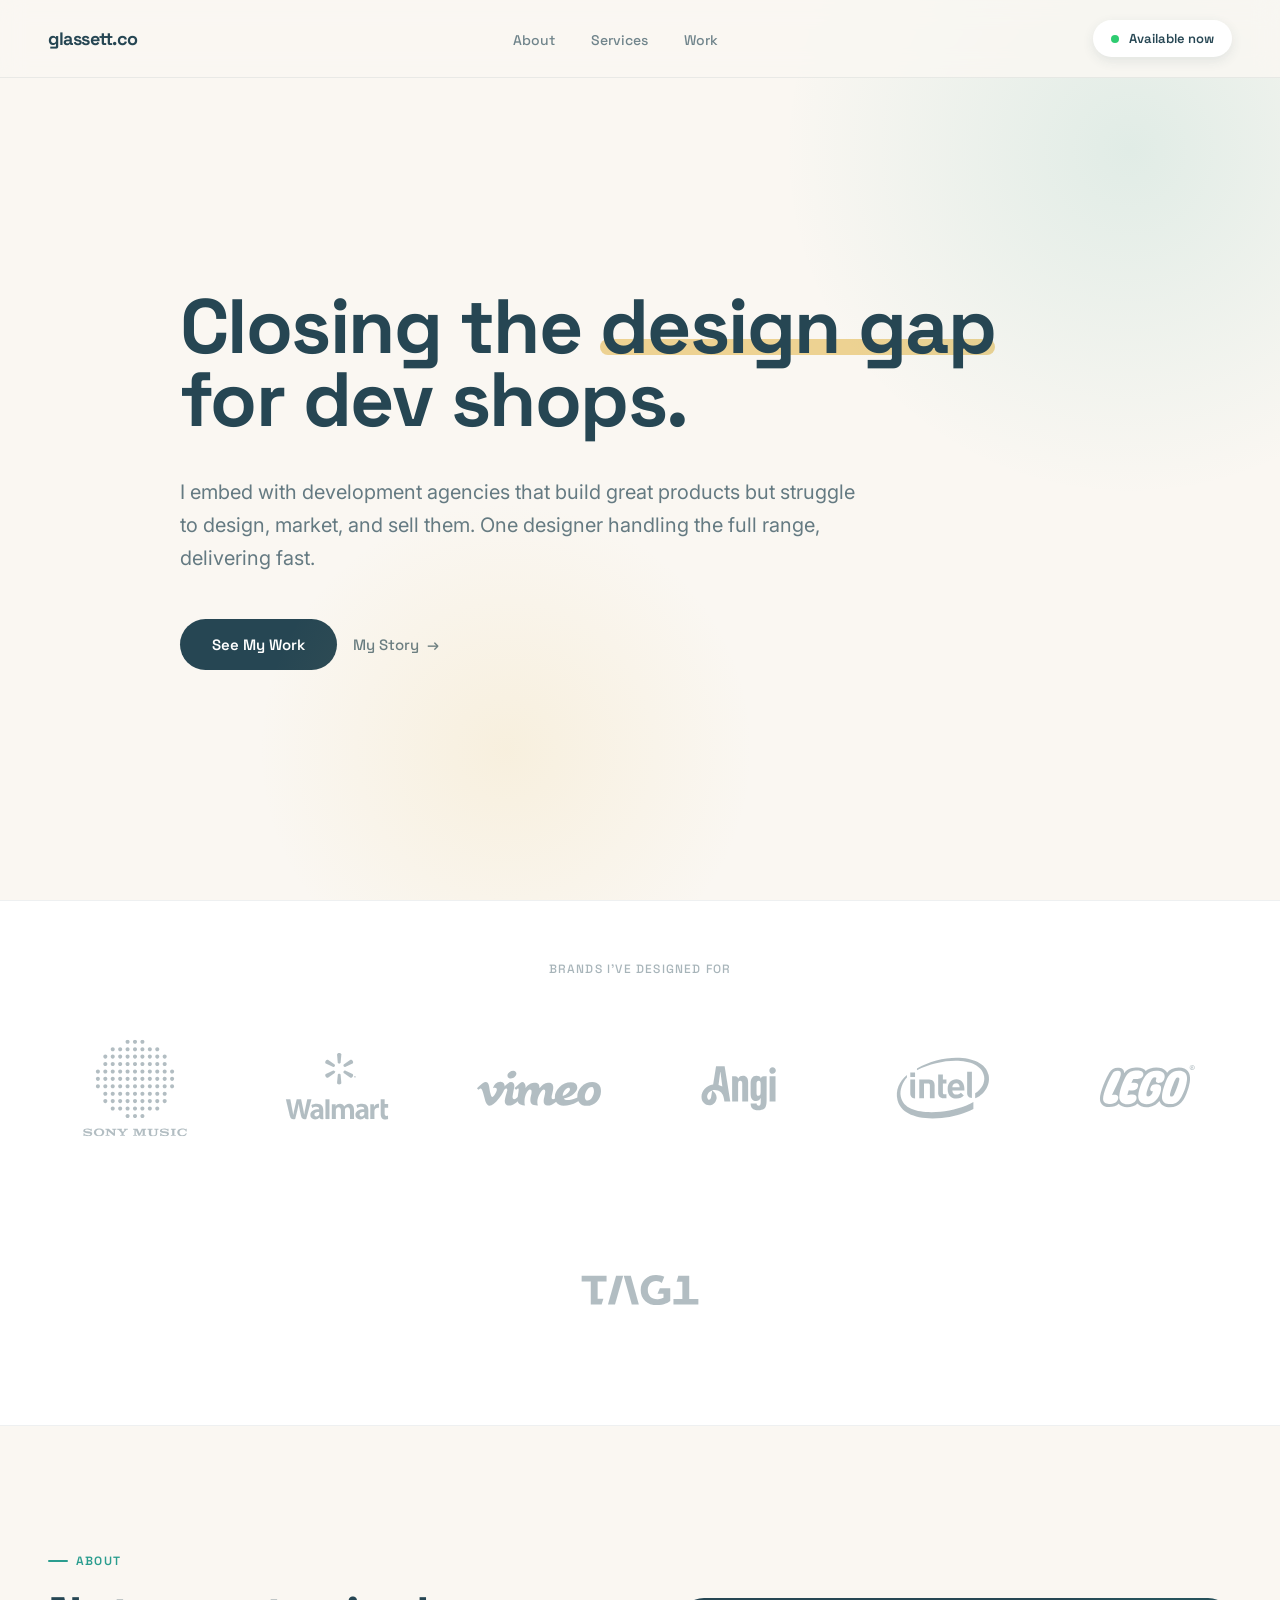
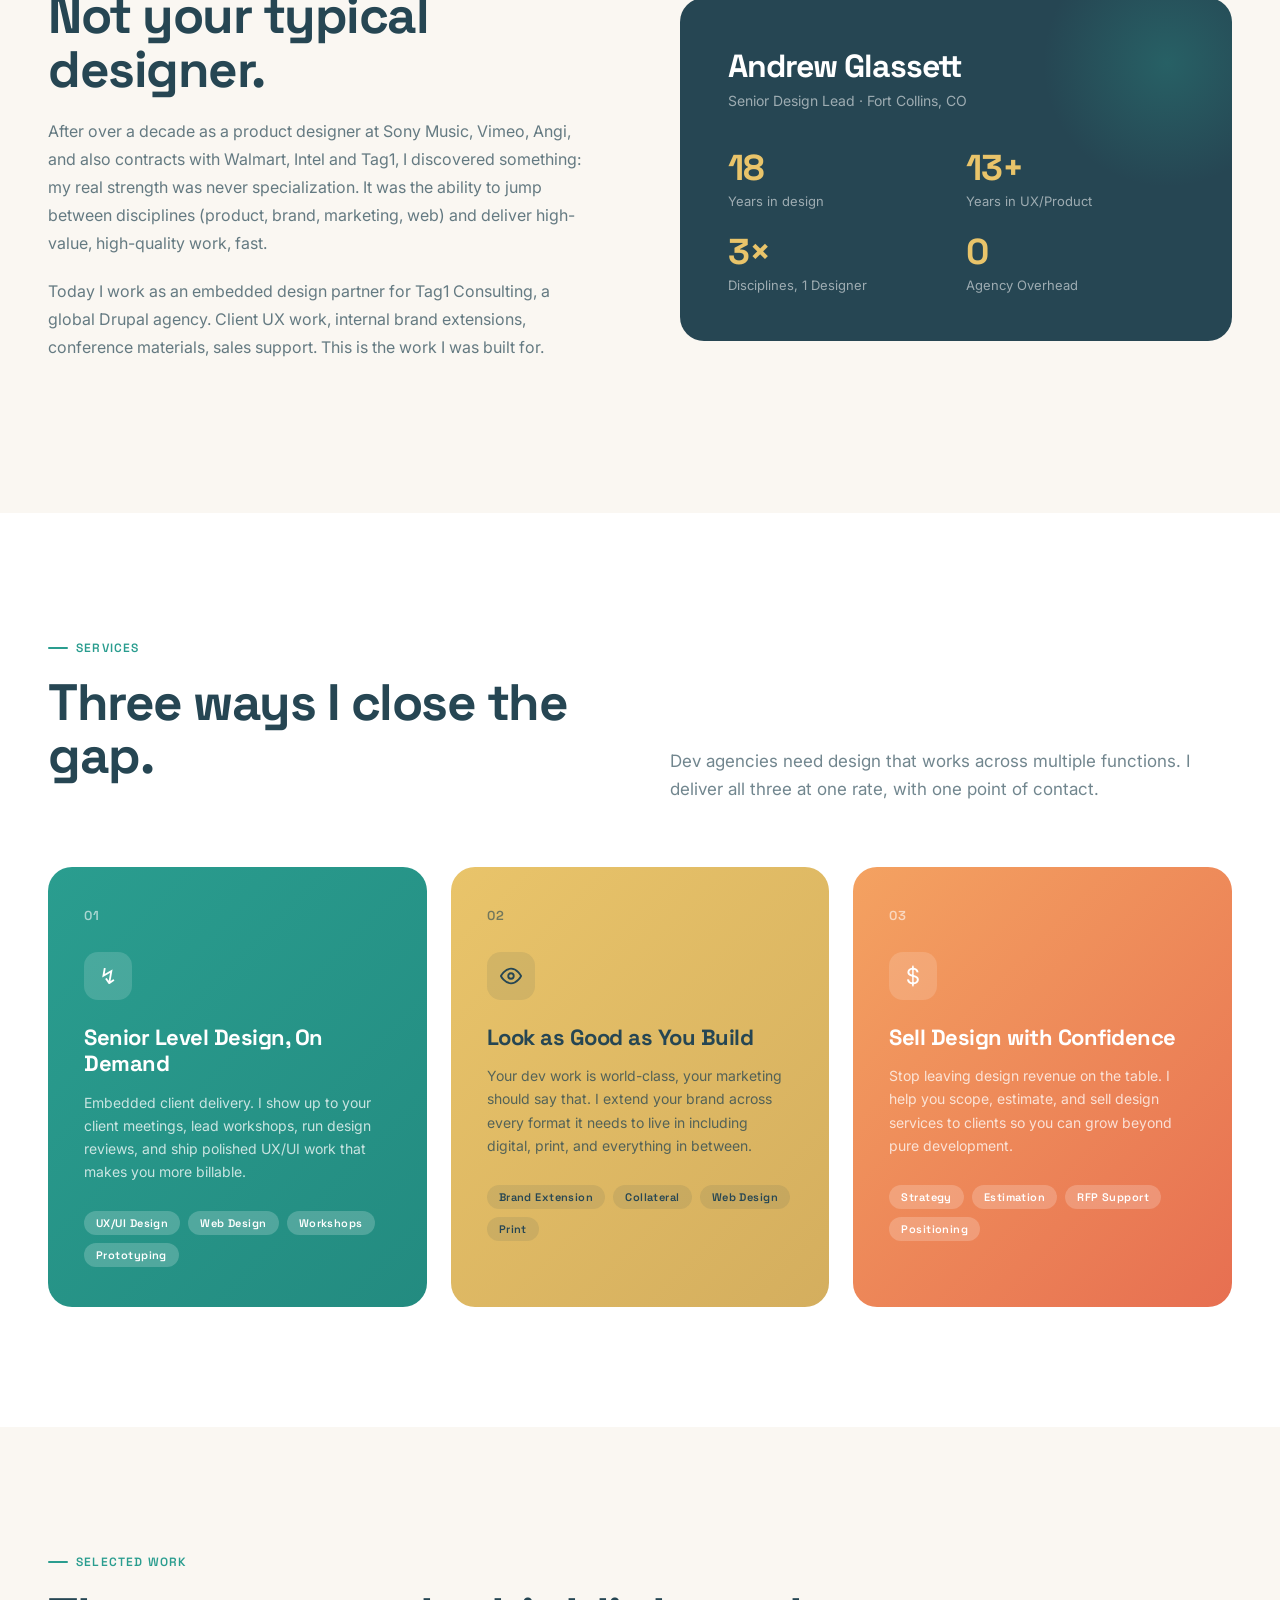
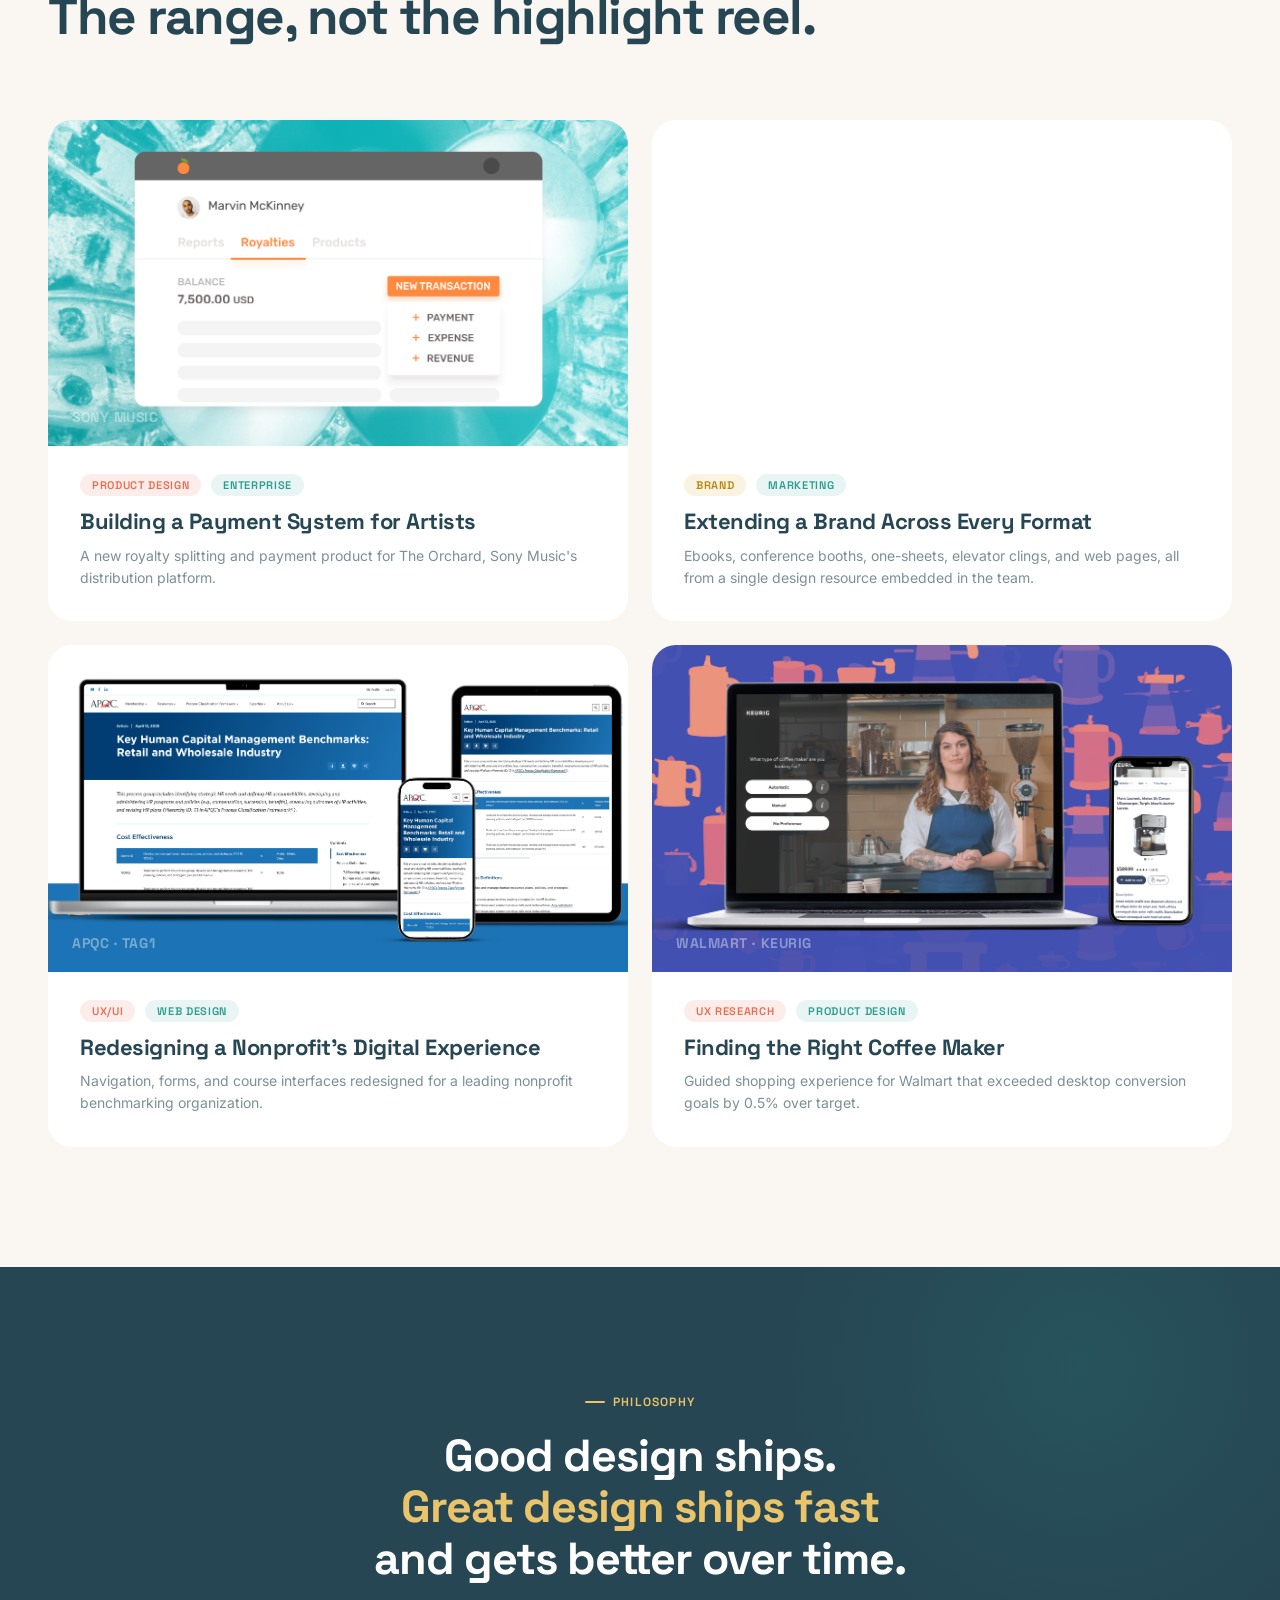
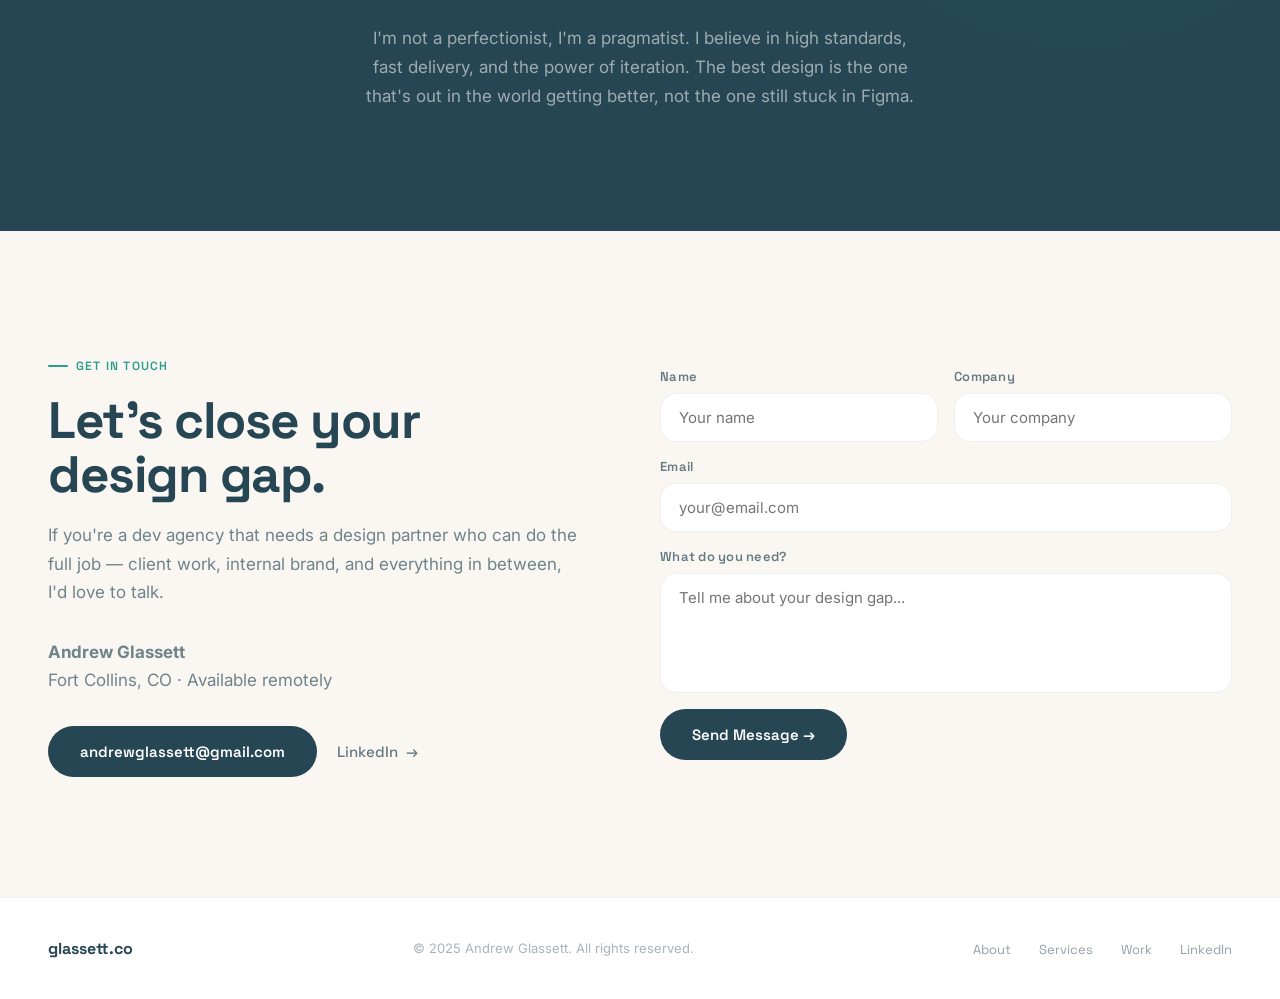
==== index.html @ 3a199f71 "Add Google Analytics to all pages Co-Authored-By: Claude Sonnet 4.6 <noreply@anthropic.com>" ====
<!DOCTYPE html>
<html lang="en">
<head>
  <meta charset="UTF-8" />
  <meta name="viewport" content="width=device-width, initial-scale=1.0" />
  <title>Andrew Glassett, Embedded Design Partner</title>
  <link rel="preconnect" href="https://fonts.googleapis.com" />
  <link rel="preconnect" href="https://fonts.gstatic.com" crossorigin />
  <link href="https://fonts.googleapis.com/css2?family=Space+Grotesk:wght@300;400;500;600;700&family=Inter:wght@300;400;500&display=swap" rel="stylesheet" />
  <link rel="stylesheet" href="css/main.css" />
  <link rel="stylesheet" href="css/home.css" />
  <!-- Google Analytics -->
  <script async src="https://www.googletagmanager.com/gtag/js?id=G-ZXZFGQTT12"></script>
  <script>
    window.dataLayer = window.dataLayer || [];
    function gtag(){dataLayer.push(arguments);}
    gtag('js', new Date());
    gtag('config', 'G-ZXZFGQTT12');
  </script>
</head>
<body>

  <!-- NAV -->
  <nav>
    <a href="/" class="nav-logo">glassett.co</a>
    <ul class="nav-links">
      <li><a href="#about">About</a></li>
      <li><a href="#services">Services</a></li>
      <li><a href="#work">Work</a></li>
    </ul>
    <a href="#contact" class="nav-availability">
      <div class="float-dot"></div>
      <span>Available now</span>
    </a>
  </nav>

  <!-- HERO -->
  <section class="hero">
    <div class="hero-left">
      <!-- <div class="hero-label">Embedded Design Partner</div> -->
      <h1 class="hero-headline">
        Closing the
        <span class="underline-gold">design gap</span><br>
        for dev shops.
      </h1>
      <p class="hero-sub">
        I embed with development agencies that build great products but struggle to design, market, and sell them. One designer handling the full range, delivering fast.
      </p>
      <div class="hero-actions">
        <a href="#work" class="btn-primary">See My Work</a>
        <a href="#about" class="btn-secondary">My Story</a>
      </div>
    </div>
  </section>

  <!-- BRANDS -->
  <section class="brands">
    <p class="brands-label">Brands I've designed for</p>
    <div class="brands-row">
      <img class="brand-item" src="images/logos/sony.svg" alt="Sony Music" />
      <img class="brand-item" src="images/logos/walmart.svg" alt="Walmart" />
      <img class="brand-item" src="images/logos/vimeo.svg" alt="Vimeo" />
      <img class="brand-item" src="images/logos/angi.svg" alt="Angi" />
      <img class="brand-item" src="images/logos/intel.svg" alt="Intel" />
      <img class="brand-item" src="images/logos/Lego.svg" alt="Lego" />
      <img class="brand-item" src="images/logos/tag1.svg" alt="Tag1" />
    </div>
  </section>

  <!-- ABOUT -->
  <section class="about-strip" id="about">
    <div class="about-text fade-up">
      <div class="section-label">About</div>
      <h2 class="section-headline">Not your typical designer.</h2>
      <p>
        After over a decade as a product designer at Sony Music, Vimeo, Angi, and also contracts with Walmart, Intel and Tag1,
        I discovered something: my real strength was never specialization. It was
        the ability to jump between disciplines (product, brand, marketing, web) and
        deliver high-value, high-quality work, fast.
      </p>
      <p>
        Today I work as an embedded design partner for Tag1 Consulting, a global Drupal
        agency. Client UX work, internal brand extensions, conference materials, sales support.
        This is the work I was built for.
      </p>
      <!-- <a href="/about" class="btn-secondary">Read my full story</a> -->
    </div>

    <div class="about-visual fade-up">
      <div class="about-card">
        <div class="about-card-name">Andrew Glassett</div>
        <div class="about-card-title">Senior Design Lead · Fort Collins, CO</div>
        <div class="about-card-stats">
          <div>
            <div class="about-stat-value">18</div>
            <div class="about-stat-label">Years in design</div>
          </div>
          <div>
            <div class="about-stat-value">13+</div>
            <div class="about-stat-label">Years in UX/Product</div>
          </div>
          <div>
            <div class="about-stat-value">3×</div>
            <div class="about-stat-label">Disciplines, 1 Designer</div>
          </div>
          <div>
            <div class="about-stat-value">0</div>
            <div class="about-stat-label">Agency Overhead</div>
          </div>
        </div>
      </div>
      <!-- <div class="about-badge">Open to new work →</div>
    </div> -->
  </section>

  <!-- SERVICES -->
  <section class="services" id="services">
    <div class="services-header fade-up">
      <div>
        <div class="section-label">Services</div>
        <h2 class="section-headline">Three ways I close the gap.</h2>
      </div>
      <p class="section-sub">
        Dev agencies need design that works across multiple functions.
        I deliver all three at one rate, with one point of contact.
      </p>
    </div>

    <div class="services-grid">
      <div class="service-card fade-up">
        <span class="service-num">01</span>
        <div class="service-icon">↯</div>
        <h3 class="service-title">Senior Level Design, On Demand</h3>
        <p class="service-desc">
          Embedded client delivery. I show up to your client meetings, lead workshops,
          run design reviews, and ship polished UX/UI work that makes you more billable.
        </p>
        <div class="service-tags">
          <span class="service-tag">UX/UI Design</span>
          <span class="service-tag">Web Design</span>
          <span class="service-tag">Workshops</span>
          <span class="service-tag">Prototyping</span>
        </div>
      </div>

      <div class="service-card fade-up">
        <span class="service-num">02</span>
        <div class="service-icon"><svg xmlns="http://www.w3.org/2000/svg" width="22" height="22" viewBox="0 0 24 24" fill="none" stroke="currentColor" stroke-width="2" stroke-linecap="round" stroke-linejoin="round"><path d="M1 12s4-8 11-8 11 8 11 8-4 8-11 8-11-8-11-8z"/><circle cx="12" cy="12" r="3"/></svg></div>
        <h3 class="service-title">Look as Good as You Build</h3>
        <p class="service-desc">
          Your dev work is world-class, your marketing should say that.
          I extend your brand across every format it needs to live in including
          digital, print, and everything in between.
        </p>
        <div class="service-tags">
          <span class="service-tag">Brand Extension</span>
          <span class="service-tag">Collateral</span>
          <span class="service-tag">Web Design</span>
          <span class="service-tag">Print</span>
        </div>
      </div>

      <div class="service-card fade-up">
        <span class="service-num">03</span>
        <div class="service-icon">$</div>
        <h3 class="service-title">Sell Design with Confidence</h3>
        <p class="service-desc">
          Stop leaving design revenue on the table. I help you scope,
          estimate, and sell design services to clients so you can
          grow beyond pure development.
        </p>
        <div class="service-tags">
          <span class="service-tag">Strategy</span>
          <span class="service-tag">Estimation</span>
          <span class="service-tag">RFP Support</span>
          <span class="service-tag">Positioning</span>
        </div>
      </div>
    </div>
  </section>

  <!-- WORK -->
  <section class="work" id="work">
    <div class="work-header fade-up">
      <div>
        <div class="section-label">Selected Work</div>
        <h2 class="section-headline">The range, not the highlight reel.</h2>
      </div>
      <!-- <a href="/work" class="btn-secondary">View all work</a> -->
    </div>

    <div class="work-grid">
      <a href="work/sony/" class="work-card fade-up">
        <div class="work-card-thumb thumb-sony">
          <span class="work-card-thumb-label">Sony Music</span>
        </div>
        <div class="work-card-body">
          <div class="work-card-meta">
            <span class="work-tag ux">Product Design</span>
            <span class="work-tag">Enterprise</span>
          </div>
          <h3 class="work-card-title">Building a Payment System for Artists</h3>
          <p class="work-card-desc">A new royalty splitting and payment product for The Orchard, Sony Music's distribution platform.</p>
        </div>
      </a>
      <a href="work/tag1-brand/" class="work-card fade-up">
        <div class="work-card-thumb thumb-tag1">
          <span class="work-card-thumb-label">Tag1 Consulting</span>
        </div>
        <div class="work-card-body">
          <div class="work-card-meta">
            <span class="work-tag brand">Brand</span>
            <span class="work-tag">Marketing</span>
          </div>
          <h3 class="work-card-title">Extending a Brand Across Every Format</h3>
          <p class="work-card-desc">Ebooks, conference booths, one-sheets, elevator clings, and web pages, all from a single design resource embedded in the team.</p>
        </div>
      </a>

      <a href="work/apqc/" class="work-card fade-up">
        <div class="work-card-thumb thumb-apqc">
          <span class="work-card-thumb-label">APQC · Tag1</span>
        </div>
        <div class="work-card-body">
          <div class="work-card-meta">
            <span class="work-tag ux">UX/UI</span>
            <span class="work-tag">Web Design</span>
          </div>
          <h3 class="work-card-title">Redesigning a Nonprofit's Digital Experience</h3>
          <p class="work-card-desc">Navigation, forms, and course interfaces redesigned for a leading nonprofit benchmarking organization.</p>
        </div>
      </a>

      <a href="work/coffee/" class="work-card fade-up">
        <div class="work-card-thumb thumb-walmart">
          <span class="work-card-thumb-label">Walmart · Keurig</span>
        </div>
        <div class="work-card-body">
          <div class="work-card-meta">
            <span class="work-tag ux">UX Research</span>
            <span class="work-tag">Product Design</span>
          </div>
          <h3 class="work-card-title">Finding the Right Coffee Maker</h3>
          <p class="work-card-desc">Guided shopping experience for Walmart that exceeded desktop conversion goals by 0.5% over target.</p>
        </div>
      </a>

    </div>
  </section>

  <!-- PHILOSOPHY -->
  <section class="philosophy">
    <div class="philosophy-inner fade-up">
      <div class="section-label">Philosophy</div>
      <p class="philosophy-quote">
        Good design ships.<br>
        <span>Great design ships fast</span><br>
        and gets better over time.
      </p>
      <p class="philosophy-sub">
        I'm not a perfectionist, I'm a pragmatist. I believe in high standards,
        fast delivery, and the power of iteration. The best design is the one
        that's out in the world getting better, not the one still stuck in Figma.
      </p>
    </div>
  </section>

  <!-- CONTACT -->
  <section class="contact" id="contact">
    <div class="fade-up">
      <div class="section-label">Get in Touch</div>
      <h2 class="section-headline">Let's close your design gap.</h2>
      <p class="section-sub" style="margin-bottom: 32px;">
        If you're a dev agency that needs a design partner who can do the full job —
        client work, internal brand, and everything in between, I'd love to talk.
      </p>
      <p class="section-sub">
        <strong style="opacity:1">Andrew Glassett</strong><br>
        Fort Collins, CO · Available remotely
      </p>
      <div style="margin-top:32px; display:flex; gap:20px; flex-wrap:wrap;">
        <a href="mailto:andrewglassett@gmail.com" class="btn-primary">andrewglassett@gmail.com</a>
        <a href="https://linkedin.com/in/andrewglassett" class="btn-secondary" target="_blank">LinkedIn</a>
      </div>
    </div>

    <div class="fade-up">
      <div class="form-success" id="form-success">
        <p>Thanks for reaching out, I'll be in touch soon.</p>
      </div>
      <form class="contact-form" id="contact-form" action="https://formspree.io/f/andrewglassett@gmail.com" method="POST">
        <div class="form-row">
          <div class="form-field">
            <label for="name">Name</label>
            <input type="text" id="name" name="name" placeholder="Your name" required />
          </div>
          <div class="form-field">
            <label for="company">Company</label>
            <input type="text" id="company" name="company" placeholder="Your company" />
          </div>
        </div>
        <div class="form-field">
          <label for="email">Email</label>
          <input type="email" id="email" name="email" placeholder="your@email.com" required />
        </div>
        <div class="form-field">
          <label for="message">What do you need?</label>
          <textarea id="message" name="message" placeholder="Tell me about your design gap..."></textarea>
        </div>
        <!-- Honeypot field to catch spam bots -->
        <input type="text" name="_gotcha" style="display:none" />
        <button type="submit" class="btn-primary" style="border:none; cursor:pointer; width:fit-content;">Send Message →</button>
      </form>
    </div>
  </section>

  <!-- FOOTER -->
  <footer>
    <div class="footer-logo">glassett.co</div>
    <p class="footer-copy">© 2025 Andrew Glassett. All rights reserved.</p>
    <ul class="footer-links">
      <li><a href="#about">About</a></li>
      <li><a href="#services">Services</a></li>
      <li><a href="#work">Work</a></li>
      <li><a href="https://linkedin.com/in/andrewglassett" target="_blank">LinkedIn</a></li>
    </ul>
  </footer>

  <script src="js/main.js"></script>

</body>
</html>
---- css/main.css ----
*, *::before, *::after { box-sizing: border-box; margin: 0; padding: 0; }

:root {
  --ink:     #264653;
  --teal:    #2A9D8F;
  --gold:    #E9C46A;
  --sand:    #F4A261;
  --coral:   #E76F51;
  --cream:   #FAF7F2;
  --white:   #FFFFFF;
  --ink-80:  rgba(38,70,83,0.08);
  --radius:  16px;
  --radius-lg: 24px;
}

html { scroll-behavior: smooth; }

body {
  font-family: 'Inter', sans-serif;
  background: var(--cream);
  color: var(--ink);
  overflow-x: hidden;
}

/* ── NAV ── */
nav {
  position: fixed;
  top: 0; left: 0; right: 0;
  z-index: 100;
  padding: 20px 48px;
  display: flex;
  align-items: center;
  justify-content: space-between;
  background: rgba(250,247,242,0.85);
  backdrop-filter: blur(12px);
  border-bottom: 1px solid var(--ink-80);
}

.nav-logo {
  font-family: 'Space Grotesk', sans-serif;
  font-weight: 700;
  font-size: 18px;
  color: var(--ink);
  text-decoration: none;
  letter-spacing: -0.5px;
}

.nav-links {
  display: flex;
  gap: 36px;
  list-style: none;
}

.nav-links a {
  font-family: 'Space Grotesk', sans-serif;
  font-size: 14px;
  font-weight: 500;
  color: var(--ink);
  text-decoration: none;
  opacity: 0.65;
  transition: opacity 0.2s;
}

.nav-links a:hover { opacity: 1; }

.nav-availability {
  display: flex;
  align-items: center;
  gap: 10px;
  background: var(--white);
  padding: 10px 18px;
  border-radius: 100px;
  font-family: 'Space Grotesk', sans-serif;
  font-size: 13px;
  font-weight: 600;
  color: var(--ink);
  text-decoration: none;
  box-shadow: 0 4px 12px rgba(38,70,83,0.1);
  transition: transform 0.2s, box-shadow 0.2s;
}

.nav-availability:hover {
  transform: translateY(-2px);
  box-shadow: 0 6px 16px rgba(38,70,83,0.15);
}

.float-dot {
  width: 8px; height: 8px;
  border-radius: 50%;
  background: #2ecc71;
  flex-shrink: 0;
}

/* ── FOOTER ── */
footer {
  border-top: 1px solid var(--ink-80);
  padding: 40px 48px;
  display: flex;
  justify-content: space-between;
  align-items: center;
  background: var(--white);
}

.footer-logo {
  font-family: 'Space Grotesk', sans-serif;
  font-weight: 700;
  font-size: 16px;
  color: var(--ink);
}

.footer-copy {
  font-size: 13px;
  color: var(--ink);
  opacity: 0.4;
}

.footer-links {
  display: flex;
  gap: 28px;
  list-style: none;
}

.footer-links a {
  font-family: 'Space Grotesk', sans-serif;
  font-size: 13px;
  color: var(--ink);
  opacity: 0.5;
  text-decoration: none;
  transition: opacity 0.2s;
}

.footer-links a:hover { opacity: 1; }

@media (max-width: 900px) {
  nav { padding: 16px 24px; }
  .nav-links { display: none; }
  footer { flex-direction: column; gap: 20px; text-align: center; padding: 32px 24px; }
}
---- css/home.css ----
/* ── KEYFRAME ANIMATIONS ── */
@keyframes char-fade-in {
  to {
    opacity: 1;
    transform: translateY(0);
  }
}

@keyframes float-1 {
  0%, 100% { transform: translate(-200px, 0) scale(1); }
  50% { transform: translate(300px, 60px) scale(1.3); }
}

@keyframes float-2 {
  0%, 100% { transform: translate(250px, 0) scale(1); }
  50% { transform: translate(-200px, -50px) scale(0.8); }
}

@keyframes float-3 {
  0%, 100% { transform: translate(0, 0) scale(1); }
  50% { transform: translate(-50px, 60px) scale(1.1); }
}

@keyframes float-4 {
  0%, 100% { transform: translate(0, 0) scale(1); }
  50% { transform: translate(30px, -20px) scale(1.2); }
}

@keyframes underline-grow {
  to { width: 100%; }
}

/* ── HERO ── */
.hero {
  min-height: 100vh;
  padding: 160px 180px 100px;
  display: flex;
  flex-direction: column;
  justify-content: center;
  position: relative;
  overflow: hidden;
  margin: 0 auto;
}

.hero::before {
  content: '';
  position: absolute;
  top: -200px; right: -200px;
  width: 700px; height: 700px;
  background: radial-gradient(circle, rgba(42,157,143,0.12) 0%, transparent 70%);
  border-radius: 50%;
  pointer-events: none;
  animation: float-1 10s ease-in-out infinite;
}

.hero::after {
  content: '';
  position: absolute;
  bottom: -100px; left: 20%;
  width: 500px; height: 500px;
  background: radial-gradient(circle, rgba(233,196,106,0.15) 0%, transparent 70%);
  border-radius: 50%;
  pointer-events: none;
  animation: float-2 9s ease-in-out infinite;
}

.hero-label {
  display: inline-flex;
  align-items: center;
  gap: 8px;
  font-family: 'Space Grotesk', sans-serif;
  font-size: 13px;
  font-weight: 500;
  letter-spacing: 0.08em;
  text-transform: uppercase;
  color: var(--teal);
  margin-bottom: 28px;
}

.hero-label::before {
  content: '';
  display: block;
  width: 24px; height: 2px;
  background: var(--teal);
  border-radius: 2px;
}

.hero-headline {
  font-family: 'Space Grotesk', sans-serif;
  font-size: 6vw;
  font-weight: 700;
  line-height: 0.95;
  letter-spacing: -0.02em;
  color: var(--ink);
  margin-bottom: 40px;
  width: 100%;
}

.hero-headline em {
  font-style: normal;
  color: var(--teal);
}

.hero-headline .underline-gold {
  position: relative;
  display: inline-block;
}

.hero-headline .underline-gold::after {
  content: '';
  position: absolute;
  bottom: 8px; left: 0;
  width: 0;
  height: 16px;
  background: var(--gold);
  border-radius: 8px;
  z-index: -1;
  opacity: 0.7;
  animation: underline-grow 0.8s ease-out 1.2s forwards;
}

.hero-headline .char {
  opacity: 0;
  animation: char-fade-in 0.3s ease-out forwards;
}

.hero-sub {
  font-size: 20px;
  line-height: 1.65;
  color: var(--ink);
  opacity: 0.7;
  max-width: 680px;
  margin-bottom: 44px;
}

.hero-actions {
  display: flex;
  gap: 16px;
  align-items: center;
  flex-wrap: wrap;
}

/* ── BUTTONS ── */
.btn-primary {
  background: var(--ink);
  color: var(--white);
  padding: 16px 32px;
  border-radius: 100px;
  font-family: 'Space Grotesk', sans-serif;
  font-size: 15px;
  font-weight: 600;
  text-decoration: none;
  transition: background 0.2s, transform 0.15s;
  display: inline-block;
}

.btn-primary:hover {
  background: var(--teal);
  transform: translateY(-2px);
}

.btn-secondary {
  color: var(--ink);
  font-family: 'Space Grotesk', sans-serif;
  font-size: 15px;
  font-weight: 500;
  text-decoration: none;
  display: inline-flex;
  align-items: center;
  gap: 8px;
  opacity: 0.7;
  transition: opacity 0.2s;
}

.btn-secondary:hover { opacity: 1; }

.btn-secondary::after {
  content: '→';
  transition: transform 0.2s;
}

.btn-secondary:hover::after { transform: translateX(4px); }

/* ── BRANDS ── */
.brands {
  padding: 60px 48px;
  border-top: 1px solid var(--ink-80);
  border-bottom: 1px solid var(--ink-80);
  background: var(--white);
}

.brands-label {
  font-family: 'Space Grotesk', sans-serif;
  font-size: 12px;
  font-weight: 500;
  letter-spacing: 0.1em;
  text-transform: uppercase;
  color: var(--ink);
  opacity: 0.4;
  text-align: center;
  margin-bottom: 36px;
}

.brands-row {
  display: flex;
  justify-content: center;
  align-items: center;
  gap: 52px;
  flex-wrap: wrap;
}

.brand-item {
  height: 150px;
  width: auto;
  opacity: 0.35;
  transition: opacity 0.2s;
}

.brand-item:hover { opacity: 0.7; }

/* ── SECTION COMMON ── */
.section-label {
  display: inline-flex;
  align-items: center;
  gap: 8px;
  font-family: 'Space Grotesk', sans-serif;
  font-size: 12px;
  font-weight: 600;
  letter-spacing: 0.1em;
  text-transform: uppercase;
  color: var(--teal);
  margin-bottom: 20px;
}

.section-label::before {
  content: '';
  display: block;
  width: 20px; height: 2px;
  background: var(--teal);
  border-radius: 2px;
}

.section-headline {
  font-family: 'Space Grotesk', sans-serif;
  font-size: clamp(36px, 4vw, 56px);
  font-weight: 700;
  letter-spacing: -1.5px;
  line-height: 1.05;
  color: var(--ink);
  margin-bottom: 20px;
}

.section-sub {
  font-size: 17px;
  line-height: 1.65;
  color: var(--ink);
  opacity: 0.65;
  max-width: 560px;
}

/* ── ABOUT STRIP ── */
.about-strip {
  padding: 120px 48px;
  display: grid;
  grid-template-columns: 1fr 1fr;
  gap: 80px;
  align-items: center;
}

.about-text p {
  font-size: 16px;
  line-height: 1.75;
  color: var(--ink);
  opacity: 0.7;
  margin-bottom: 20px;
}

.about-text p:last-of-type { margin-bottom: 32px; }

.about-pull {
  font-family: 'Space Grotesk', sans-serif;
  font-size: 26px;
  font-weight: 600;
  line-height: 1.3;
  letter-spacing: -0.5px;
  color: var(--ink);
  border-left: 4px solid var(--gold);
  padding-left: 24px;
  margin: 40px 0;
}

.about-visual {
  position: relative;
}

.about-card {
  background: var(--ink);
  border-radius: var(--radius-lg);
  padding: 48px;
  color: var(--white);
  position: relative;
  overflow: hidden;
}

.about-card::before {
  content: '';
  position: absolute;
  top: -60px; right: -60px;
  width: 250px; height: 250px;
  background: radial-gradient(circle, rgba(42,157,143,0.3) 0%, transparent 70%);
  border-radius: 50%;
  animation: float-4 8s ease-in-out infinite;
}

.about-card-name {
  font-family: 'Space Grotesk', sans-serif;
  font-size: 32px;
  font-weight: 700;
  letter-spacing: -1px;
  margin-bottom: 6px;
  position: relative;
}

.about-card-title {
  font-size: 14px;
  opacity: 0.55;
  margin-bottom: 36px;
  position: relative;
}

.about-card-stats {
  display: grid;
  grid-template-columns: 1fr 1fr;
  gap: 20px;
  position: relative;
}

.about-stat-value {
  font-family: 'Space Grotesk', sans-serif;
  font-size: 36px;
  font-weight: 700;
  letter-spacing: -1px;
  color: var(--gold);
}

.about-stat-label {
  font-size: 13px;
  opacity: 0.55;
  margin-top: 2px;
}

.about-badge {
  position: absolute;
  bottom: -20px;
  right: 32px;
  background: var(--gold);
  color: var(--ink);
  border-radius: var(--radius);
  padding: 14px 20px;
  font-family: 'Space Grotesk', sans-serif;
  font-size: 13px;
  font-weight: 700;
  box-shadow: 0 8px 24px rgba(233,196,106,0.4);
}

/* ── SERVICES ── */
.services {
  padding: 120px 48px;
  background: var(--white);
}

.services-header {
  display: grid;
  grid-template-columns: 1fr 1fr;
  gap: 60px;
  align-items: end;
  margin-bottom: 64px;
}

.services-grid {
  display: grid;
  grid-template-columns: repeat(3, 1fr);
  gap: 24px;
}

.service-card {
  background: var(--cream);
  border-radius: var(--radius-lg);
  padding: 40px 36px;
  position: relative;
  overflow: hidden;
  transition: transform 0.25s, box-shadow 0.25s;
  cursor: default;
}

.service-card:hover {
  transform: translateY(-6px);
  box-shadow: 0 24px 60px rgba(38,70,83,0.1);
}

.service-card:nth-child(1) {
  background: linear-gradient(135deg, var(--teal) 0%, #238b80 100%);
  color: var(--white);
}

.service-card:nth-child(2) {
  background: linear-gradient(135deg, var(--gold) 0%, #d4ae5e 100%);
  color: var(--ink);
}

.service-card:nth-child(3) {
  background: linear-gradient(135deg, var(--sand) 0%, var(--coral) 100%);
  color: var(--white);
}

.service-num {
  font-family: 'Space Grotesk', sans-serif;
  font-size: 13px;
  font-weight: 600;
  letter-spacing: 0.08em;
  margin-bottom: 28px;
  display: block;
  opacity: 0.6;
}

.service-card:nth-child(1) .service-num { color: var(--white); }
.service-card:nth-child(2) .service-num { color: var(--ink); }
.service-card:nth-child(3) .service-num { color: var(--white); }

.service-icon {
  width: 48px; height: 48px;
  border-radius: 14px;
  background: rgba(255,255,255,0.15);
  display: flex;
  align-items: center;
  justify-content: center;
  font-size: 22px;
  margin-bottom: 24px;
}

.service-card:nth-child(2) .service-icon {
  background: rgba(38,70,83,0.1);
}

.service-title {
  font-family: 'Space Grotesk', sans-serif;
  font-size: 22px;
  font-weight: 700;
  letter-spacing: -0.5px;
  margin-bottom: 14px;
  line-height: 1.2;
}

.service-card:nth-child(1) .service-title { color: var(--white); }
.service-card:nth-child(2) .service-title { color: var(--ink); }
.service-card:nth-child(3) .service-title { color: var(--white); }

.service-desc {
  font-size: 14px;
  line-height: 1.65;
  opacity: 0.75;
  margin-bottom: 28px;
}

.service-card:nth-child(1) .service-desc { color: var(--white); }
.service-card:nth-child(2) .service-desc { color: var(--ink); }
.service-card:nth-child(3) .service-desc { color: var(--white); }

.service-tags {
  display: flex;
  flex-wrap: wrap;
  gap: 8px;
}

.service-tag {
  font-family: 'Space Grotesk', sans-serif;
  font-size: 11px;
  font-weight: 600;
  letter-spacing: 0.04em;
  padding: 5px 12px;
  border-radius: 100px;
  background: rgba(255,255,255,0.2);
  color: var(--white);
}

.service-card:nth-child(2) .service-tag {
  background: rgba(38,70,83,0.1);
  color: var(--ink);
}

/* ── WORK ── */
.work {
  padding: 120px 48px;
}

.work-header {
  display: flex;
  justify-content: space-between;
  align-items: flex-end;
  margin-bottom: 56px;
}

.work-grid {
  display: grid;
  grid-template-columns: 1fr 1fr;
  gap: 24px;
}

.work-card {
  border-radius: var(--radius-lg);
  overflow: hidden;
  background: var(--white);
  transition: transform 0.25s, box-shadow 0.25s;
  text-decoration: none;
  color: inherit;
  display: block;
}

.work-card:hover {
  transform: translateY(-6px);
  box-shadow: 0 24px 60px rgba(38,70,83,0.12);
}

.work-card-thumb {
  width: 100%;
  aspect-ratio: 16/9;
  display: flex;
  align-items: center;
  justify-content: center;
  font-size: 48px;
  position: relative;
  overflow: hidden;
}

.thumb-tag1 {
  background-image: url('../images/homepage/tag1-featured-image.png');
  background-size: cover;
  background-position: center;
}

.thumb-walmart {
  background-image: url('../images/homepage/walmart-featured-image.png');
  background-size: cover;
  background-position: center;
}

.thumb-sony {
  background-image: url('../images/homepage/sony-featured-image.png');
  background-size: cover;
  background-position: center;
}

.thumb-apqc {
  background-image: url('../images/homepage/apqc-featured-image.png');
  background-size: cover;
  background-position: center;
}

.work-card-thumb-label {
  font-family: 'Space Grotesk', sans-serif;
  font-weight: 700;
  font-size: 14px;
  letter-spacing: 0.04em;
  color: rgba(255,255,255,0.4);
  text-transform: uppercase;
  position: absolute;
  bottom: 20px;
  left: 24px;
}

.work-card-body {
  padding: 28px 32px 32px;
}

.work-card-meta {
  display: flex;
  gap: 10px;
  margin-bottom: 12px;
}

.work-tag {
  font-family: 'Space Grotesk', sans-serif;
  font-size: 11px;
  font-weight: 600;
  letter-spacing: 0.06em;
  text-transform: uppercase;
  padding: 4px 12px;
  border-radius: 100px;
  background: rgba(42,157,143,0.1);
  color: var(--teal);
}

.work-tag.brand {
  background: rgba(233,196,106,0.2);
  color: #b8860b;
}

.work-tag.ux {
  background: rgba(231,111,81,0.12);
  color: var(--coral);
}

.work-card-title {
  font-family: 'Space Grotesk', sans-serif;
  font-size: 22px;
  font-weight: 700;
  letter-spacing: -0.5px;
  color: var(--ink);
  margin-bottom: 10px;
  line-height: 1.2;
}

.work-card-desc {
  font-size: 14px;
  line-height: 1.6;
  color: var(--ink);
  opacity: 0.6;
}

/* ── PHILOSOPHY ── */
.philosophy {
  background: var(--ink);
  padding: 120px 48px;
  position: relative;
  overflow: hidden;
}

.philosophy::before {
  content: '';
  position: absolute;
  top: -200px; right: -100px;
  width: 600px; height: 600px;
  background: radial-gradient(circle, rgba(42,157,143,0.15) 0%, transparent 70%);
  border-radius: 50%;
  pointer-events: none;
  animation: float-3 11s ease-in-out infinite;
}

.philosophy-inner {
  max-width: 800px;
  margin: 0 auto;
  text-align: center;
  position: relative;
}

.philosophy .section-label {
  justify-content: center;
  color: var(--gold);
}

.philosophy .section-label::before { background: var(--gold); }

.philosophy-quote {
  font-family: 'Space Grotesk', sans-serif;
  font-size: clamp(28px, 3.5vw, 48px);
  font-weight: 700;
  letter-spacing: -1px;
  line-height: 1.15;
  color: var(--white);
  margin-bottom: 40px;
}

.philosophy-quote span {
  color: var(--gold);
}

.philosophy-sub {
  font-size: 17px;
  line-height: 1.7;
  color: var(--white);
  opacity: 0.55;
  max-width: 560px;
  margin: 0 auto;
}

/* ── CONTACT ── */
.contact {
  padding: 120px 48px;
  display: grid;
  grid-template-columns: 1fr 1fr;
  gap: 80px;
  align-items: center;
}

.contact-form {
  display: flex;
  flex-direction: column;
  gap: 16px;
}

.form-row {
  display: grid;
  grid-template-columns: 1fr 1fr;
  gap: 16px;
}

.form-field {
  display: flex;
  flex-direction: column;
  gap: 8px;
}

.form-field label {
  font-family: 'Space Grotesk', sans-serif;
  font-size: 13px;
  font-weight: 600;
  color: var(--ink);
  opacity: 0.7;
  letter-spacing: 0.02em;
}

.form-field input,
.form-field textarea {
  background: var(--white);
  border: 1.5px solid var(--ink-80);
  border-radius: var(--radius);
  padding: 14px 18px;
  font-family: 'Inter', sans-serif;
  font-size: 15px;
  color: var(--ink);
  outline: none;
  transition: border-color 0.2s;
  resize: none;
}

.form-field input:focus,
.form-field textarea:focus {
  border-color: var(--teal);
}

.form-field textarea { min-height: 120px; }

.form-success {
  display: none;
  background: var(--white);
  border-radius: var(--radius);
  border-left: 4px solid var(--teal);
  padding: 24px 28px;
}

.form-success p {
  font-family: 'Space Grotesk', sans-serif;
  font-size: 16px;
  font-weight: 600;
  color: var(--ink);
}

/* ── SCROLL ANIMATIONS ── */
.fade-up {
  opacity: 0;
  transform: translateY(30px);
  transition: opacity 0.7s ease, transform 0.7s ease;
}

.fade-up.visible {
  opacity: 1;
  transform: translateY(0);
}

@media (max-width: 900px) {
  .hero { padding: 120px 24px 80px; }
  .brands { padding: 48px 24px; }
  .about-strip { grid-template-columns: 1fr; padding: 80px 24px; gap: 48px; }
  .services { padding: 80px 24px; }
  .services-header { grid-template-columns: 1fr; gap: 20px; }
  .services-grid { grid-template-columns: 1fr; }
  .work { padding: 80px 24px; }
  .work-grid { grid-template-columns: 1fr; }
  .work-header { flex-direction: column; align-items: flex-start; gap: 20px; }
  .philosophy { padding: 80px 24px; }
  .contact { grid-template-columns: 1fr; padding: 80px 24px; gap: 48px; }
  .form-row { grid-template-columns: 1fr; }
}
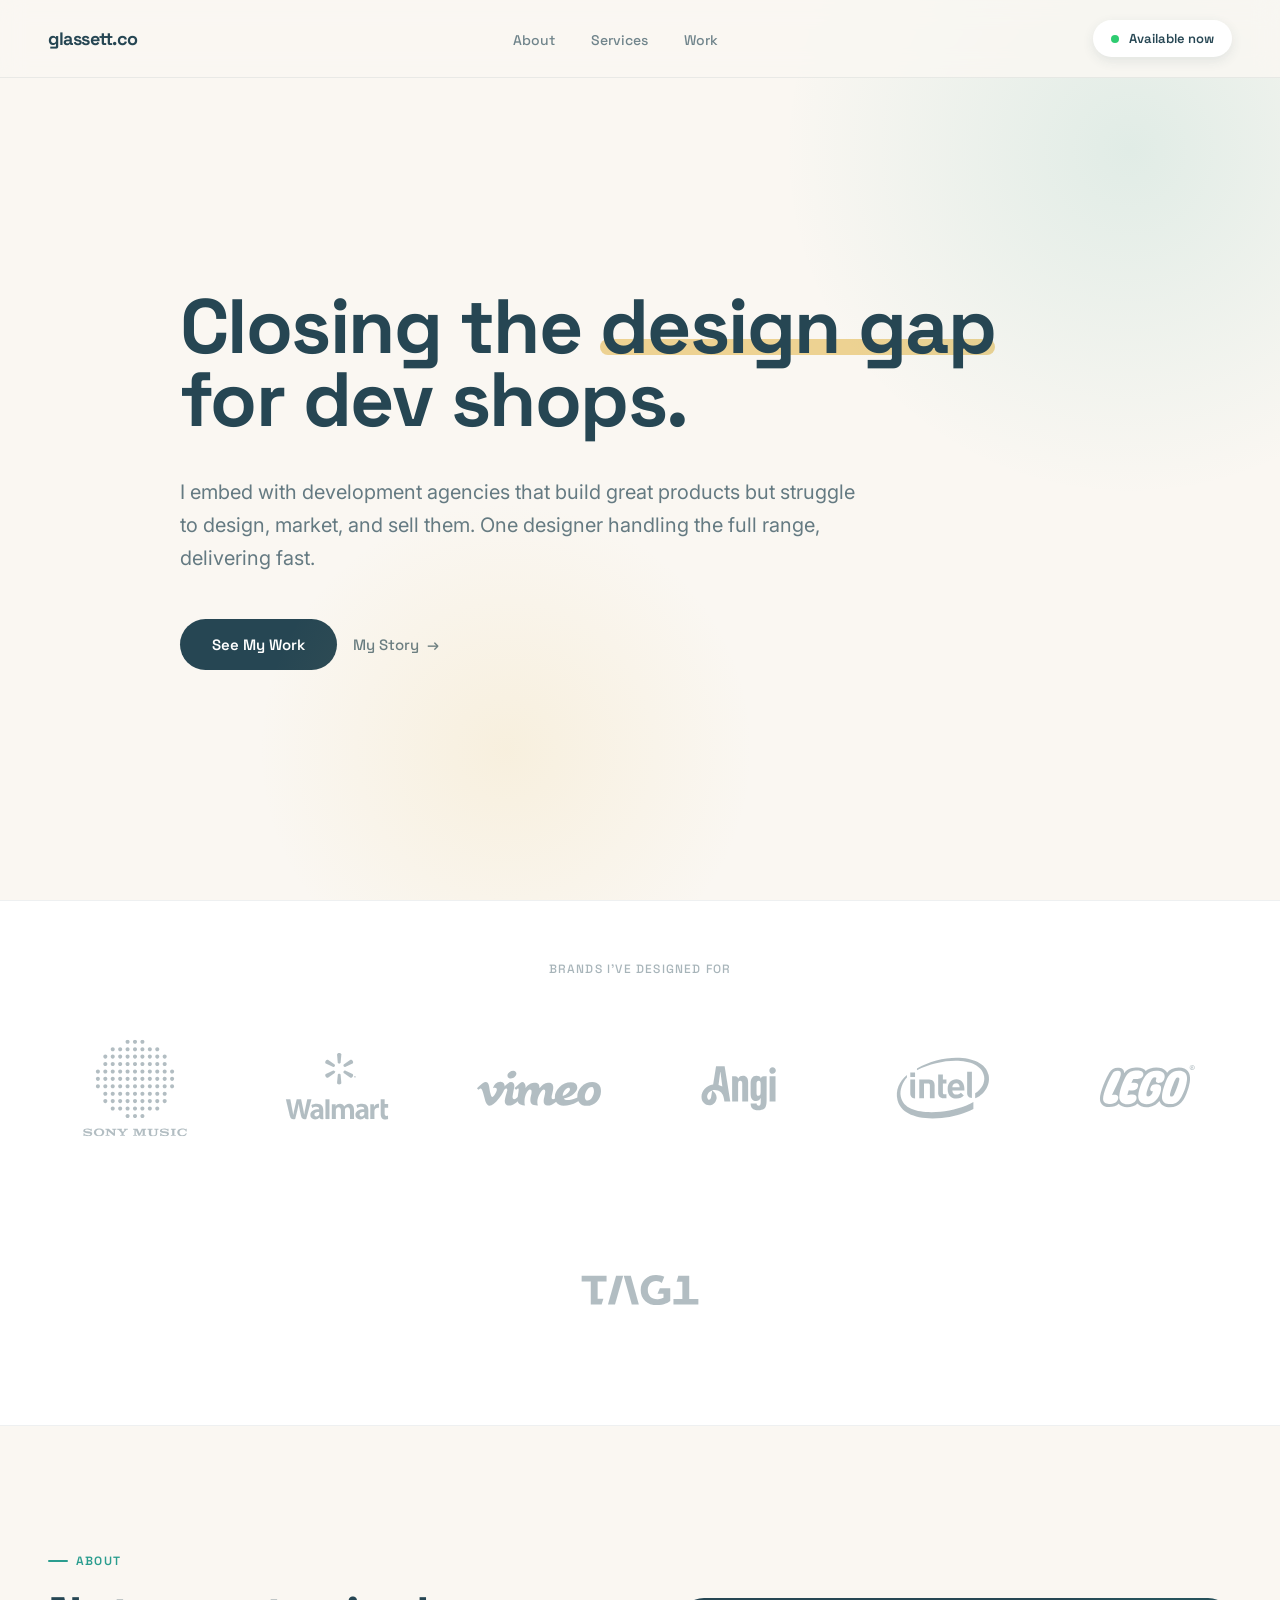
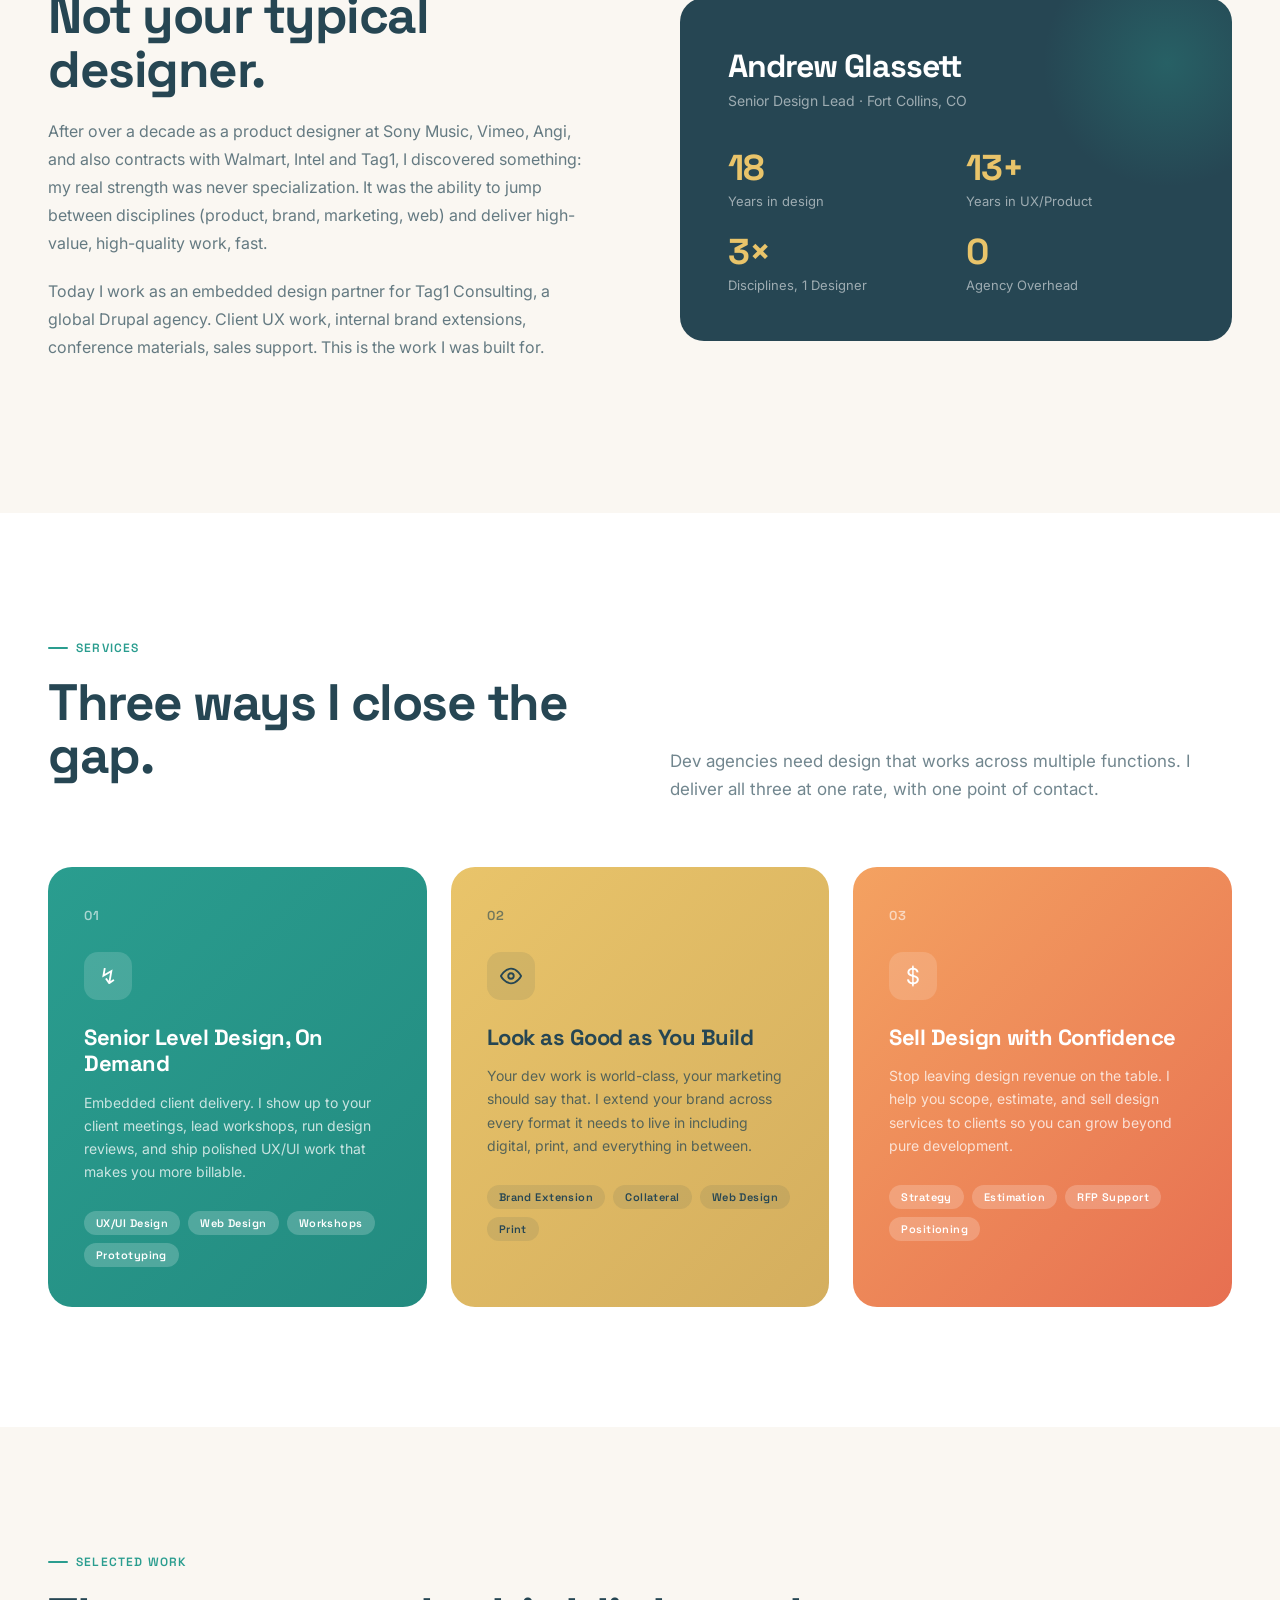
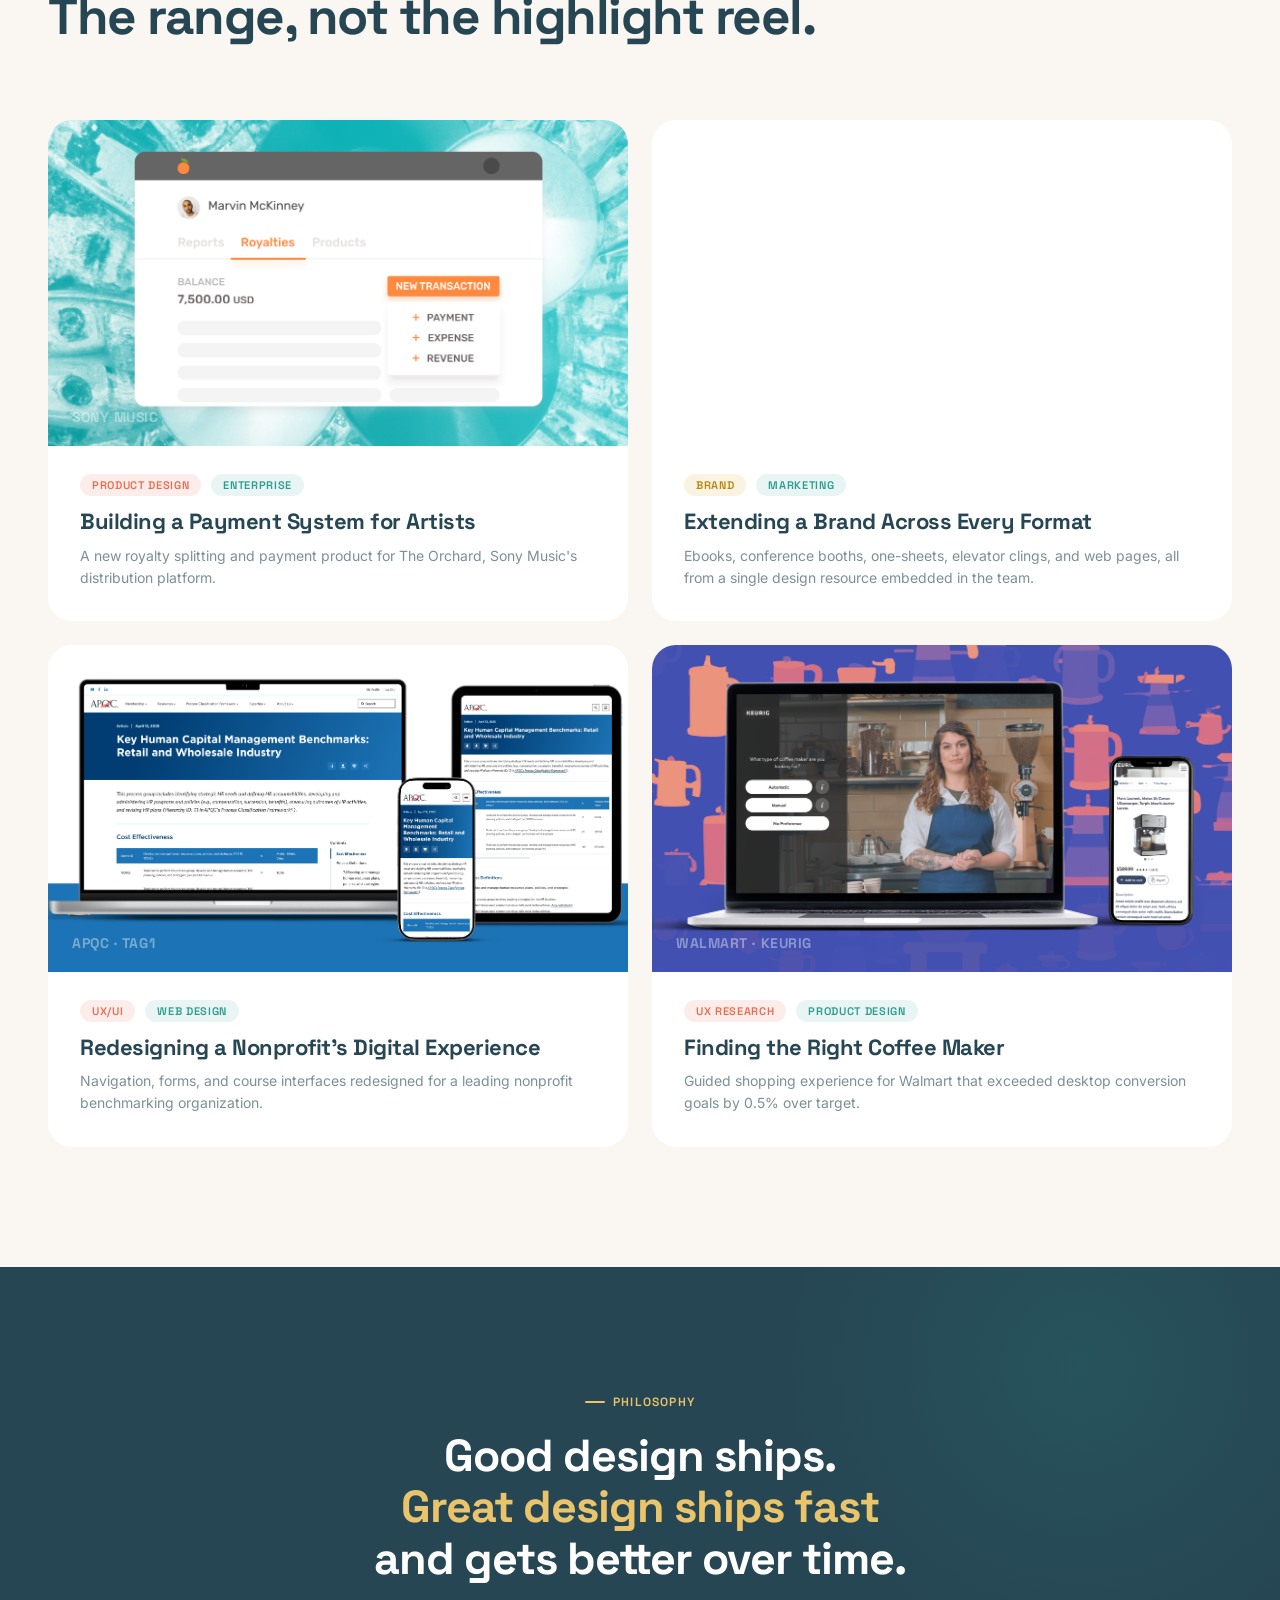
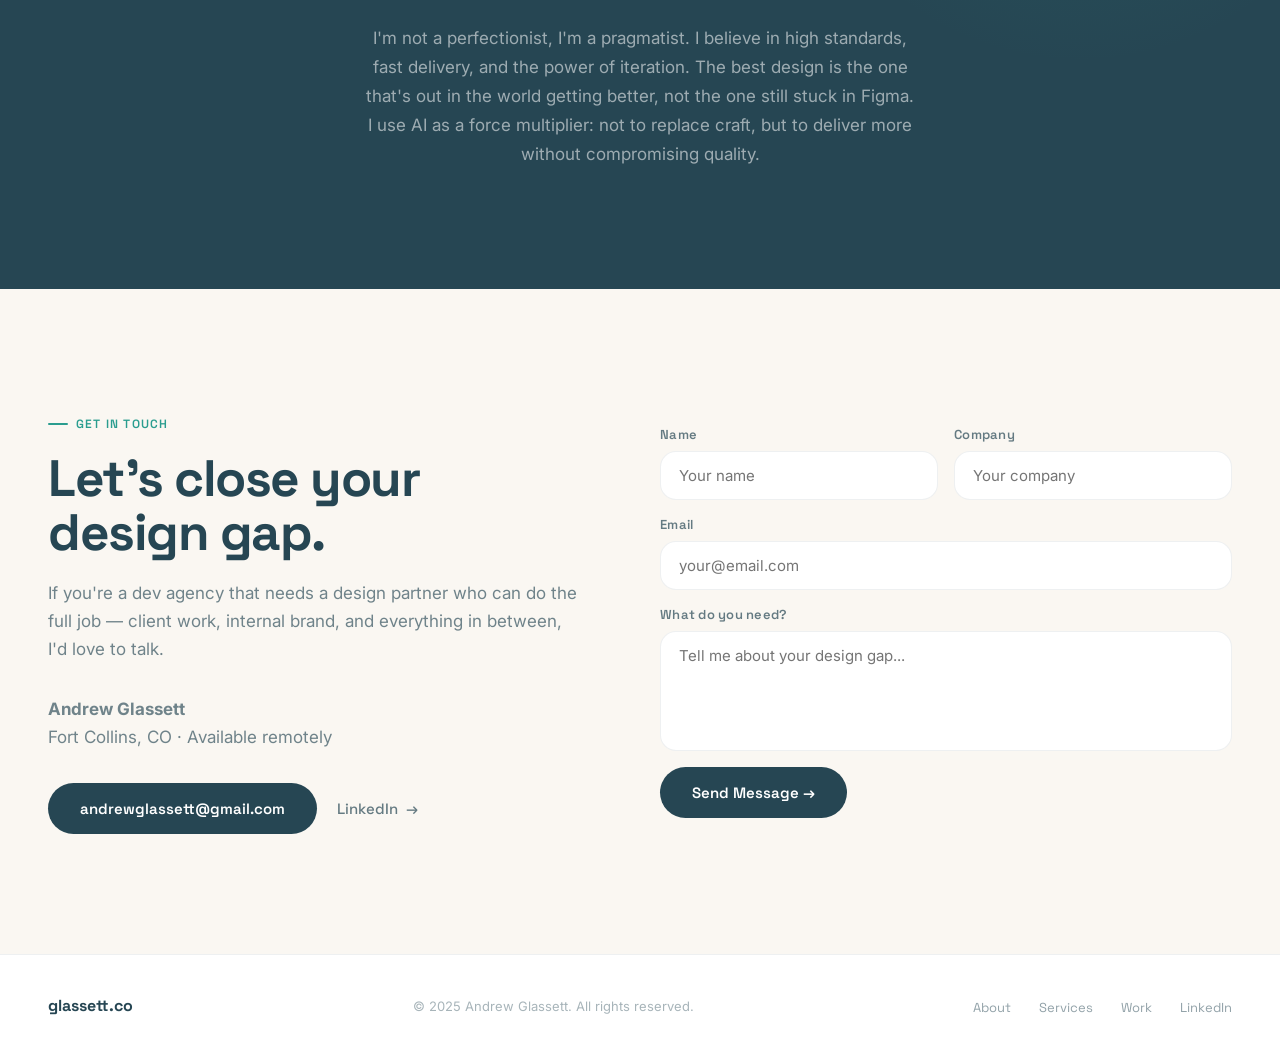
==== commit d4864a36: "Add AI philosophy line to homepage Co-Authored-By: Claude Sonnet 4.6 <noreply@anthropic.com>" ====
--- a/index.html
+++ b/index.html
@@ -262,6 +262,9 @@
         fast delivery, and the power of iteration. The best design is the one
         that's out in the world getting better, not the one still stuck in Figma.
       </p>
+      <p class="philosophy-sub">
+        I use AI as a force multiplier: not to replace craft, but to deliver more without compromising quality.
+      </p>
     </div>
   </section>
 
